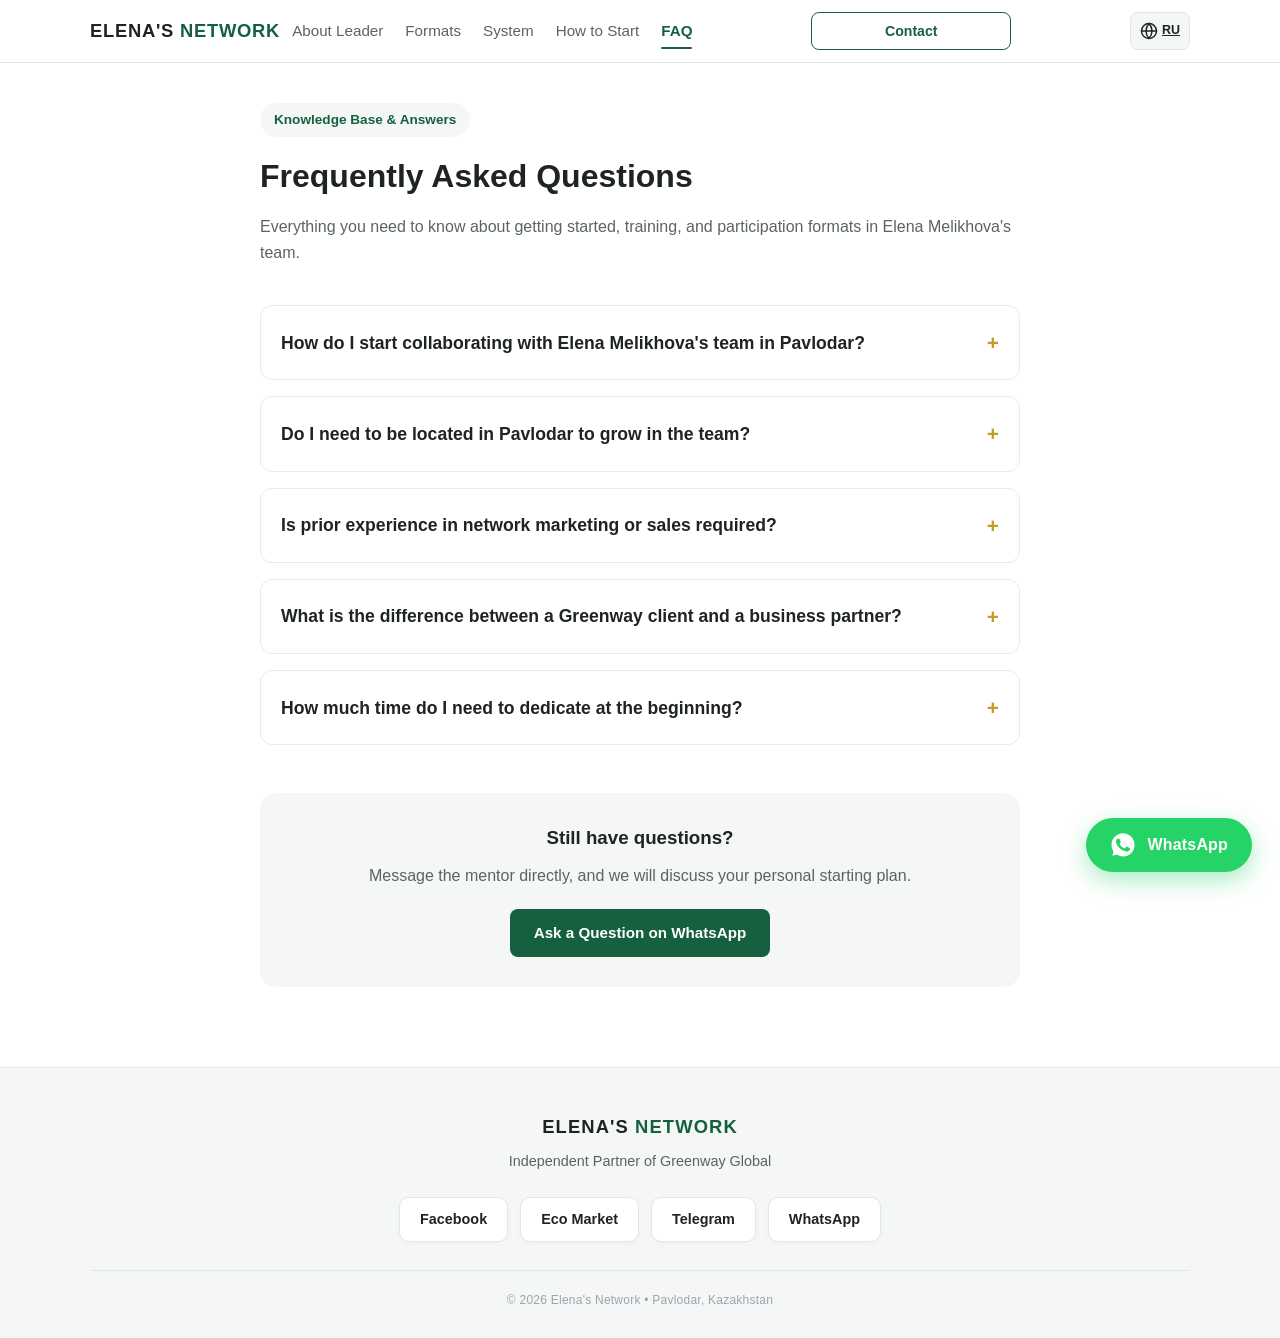
==== faq-en.html @ 68af6799 "feat: add multilingual FAQ pages, llms.txt, and SEO updates" ====
<!DOCTYPE html>
<html lang="en">
<head>
    <meta charset="UTF-8">
    <meta name="viewport" content="width=device-width, initial-scale=1.0">
    <title>Frequently Asked Questions (FAQ) — Elena's Network | Greenway Pavlodar</title>
    <meta name="description" content="Answers to common questions about Greenway Global business, partnership, registration, training, and eco-products in Pavlodar and online with Elena Melikhova's team.">
    
    <!-- Open Graph -->
    <meta property="og:type" content="website">
    <meta property="og:site_name" content="Elena's Network">
    <meta property="og:title" content="FAQ — Elena's Network | Greenway Pavlodar">
    <meta property="og:description" content="Everything about cooperating with Elena Melikhova's team, starting with Greenway Global, and working online or in Pavlodar.">
    <meta property="og:url" content="https://dmitry-lab-git.github.io/elenas_network/faq-en.html">
    <meta property="og:image" content="https://dmitry-lab-git.github.io/elenas_network/assets/img/main_photo.png">
    <meta property="og:locale" content="en_US">
    
    <link rel="stylesheet" href="css/style.css?v=1.0.3">

    <!-- JSON-LD FAQPage Schema (English) -->
    <script type="application/ld+json">
    {
      "@context": "https://schema.org",
      "@type": "FAQPage",
      "mainEntity": [
        {
          "@type": "Question",
          "name": "How do I start collaborating with Elena Melikhova's team in Pavlodar?",
          "acceptedAnswer": {
            "@type": "Answer",
            "text": "Simply message us on WhatsApp or Telegram for an initial introduction. We will discuss your goals—additional income, starting a business, or eco-products—and choose a comfortable starting format. Registration in the Greenway Global partner network is free."
          }
        },
        {
          "@type": "Question",
          "name": "Do I need to be located in Pavlodar to grow in the team?",
          "acceptedAnswer": {
            "@type": "Answer",
            "text": "No. While Pavlodar hosts our Regional Center and live Product Day events, the entire training system and team briefings are structured online for partners across Kazakhstan, Russia, and Germany."
          }
        },
        {
          "@type": "Question",
          "name": "Is prior experience in network marketing or sales required?",
          "acceptedAnswer": {
            "@type": "Answer",
            "text": "No prior experience is required. Elena's Network provides a step-by-step onboarding system built on over 25 years of industry practice, offering ready workflows and full mentor support."
          }
        },
        {
          "@type": "Question",
          "name": "What is the difference between a Greenway client and a business partner?",
          "acceptedAnswer": {
            "@type": "Answer",
            "text": "Clients get access to the Greenway Global eco-product catalog, product consultations, and our private Eco Market chat. Business partners additionally unlock team training, the compensation plan, and network-building tools."
          }
        },
        {
          "@type": "Question",
          "name": "How much time do I need to dedicate at the beginning?",
          "acceptedAnswer": {
            "@type": "Answer",
            "text": "The schedule is flexible. Most team members start with 1–2 hours a day, combining Greenway with their primary job or studies, and gradually scale up as their results grow."
          }
        }
      ]
    }
    </script>
</head>
<body>

    <!-- Header -->
    <header class="header" id="siteHeader">
        <div class="container header__inner">
            <a href="index.html" class="logo">ELENA'S <span>NETWORK</span></a>
            
            <nav class="nav nav--desktop" aria-label="Main Navigation">
                <a href="index.html#achievements" class="nav__link">About Leader</a>
                <a href="index.html#audience" class="nav__link">Formats</a>
                <a href="index.html#system" class="nav__link">System</a>
                <a href="index.html#start" class="nav__link">How to Start</a>
                <a href="faq-en.html" class="nav__link is-active" aria-current="page">FAQ</a>
            </nav>

            <div class="header__center-cta">
                <a href="index.html#choice" class="btn btn--outline btn--sm btn--stretch">Contact</a>
            </div>

            <div class="header__right">
                <!-- Переключатель обратно на русскую версию -->
                <a href="faq.html" class="globe-btn" aria-label="Перейти на русский">
                    <svg viewBox="0 0 24 24" width="18" height="18" fill="none" stroke="currentColor" stroke-width="2" stroke-linecap="round" stroke-linejoin="round" aria-hidden="true">
                        <circle cx="12" cy="12" r="10"></circle>
                        <line x1="2" y1="12" x2="22" y2="12"></line>
                        <path d="M12 2a15.3 15.3 0 0 1 4 10 15.3 15.3 0 0 1-4 10 15.3 15.3 0 0 1-4-10 15.3 15.3 0 0 1 4-10z"></path>
                    </svg>
                    <span class="globe-btn__code">RU</span>
                </a>

                <button type="button" class="burger-btn" id="burgerBtn" aria-label="Open Menu" aria-expanded="false" aria-controls="mobileDrawer">
                    <span></span>
                    <span></span>
                    <span></span>
                </button>
            </div>
        </div>

        <div class="mobile-drawer" id="mobileDrawer" aria-hidden="true">
            <nav class="mobile-nav" aria-label="Mobile Navigation">
                <a href="index.html#achievements" class="mobile-nav__link">About Leader</a>
                <a href="index.html#audience" class="mobile-nav__link">Formats</a>
                <a href="index.html#system" class="mobile-nav__link">System</a>
                <a href="index.html#start" class="mobile-nav__link">How to Start</a>
                <a href="faq-en.html" class="mobile-nav__link is-active">FAQ</a>
                <a href="faq.html" class="mobile-nav__link" style="color: var(--accent, #4CAF50); font-weight: 600;">Русский (RU)</a>
                <a href="index.html#choice" class="mobile-nav__link mobile-nav__link--cta">Contact</a>
            </nav>
        </div>
    </header>

    <main>
        <section class="section" style="padding-top: 40px;">
            <div class="container" style="max-width: 800px;">
                <span class="badge">Knowledge Base & Answers</span>
                <h1 class="section__title" style="text-align: left; margin-bottom: 12px;">Frequently Asked Questions</h1>
                <p class="section__desc" style="text-align: left; margin-bottom: 40px;">Everything you need to know about getting started, training, and participation formats in Elena Melikhova's team.</p>
                
                <div class="faq-accordion" style="display: flex; flex-direction: column; gap: 16px;">
                    
                    <details class="faq-item" style="background: var(--bg-card, #fff); border: 1px solid var(--border-color, #eaeaea); border-radius: 12px; padding: 20px;">
                        <summary style="font-weight: 600; font-size: 1.1rem; cursor: pointer; list-style: none; display: flex; justify-content: space-between; align-items: center;">
                            How do I start collaborating with Elena Melikhova's team in Pavlodar?
                            <span style="font-size: 1.3rem; color: var(--accent, #4CAF50); margin-left: 12px;">+</span>
                        </summary>
                        <p style="margin-top: 12px; color: var(--text-muted, #555); line-height: 1.6;">
                            Simply message us on WhatsApp or Telegram for an initial introduction. We will discuss your goals—whether you are looking for additional income, starting your own business, or purchasing eco-products for personal use—and choose a comfortable starting format. Registration in the Greenway Global partner network is free with full mentor support.
                        </p>
                    </details>

                    <details class="faq-item" style="background: var(--bg-card, #fff); border: 1px solid var(--border-color, #eaeaea); border-radius: 12px; padding: 20px;">
                        <summary style="font-weight: 600; font-size: 1.1rem; cursor: pointer; list-style: none; display: flex; justify-content: space-between; align-items: center;">
                            Do I need to be located in Pavlodar to grow in the team?
                            <span style="font-size: 1.3rem; color: var(--accent, #4CAF50); margin-left: 12px;">+</span>
                        </summary>
                        <p style="margin-top: 12px; color: var(--text-muted, #555); line-height: 1.6;">
                            No, geography is not a limitation. Pavlodar hosts our Regional Center (RC), live meetings, presentations, and Product Day events. At the same time, the entire training system, team briefings, and mentor support are structured online—partners from various cities across Kazakhstan, Russia, and Germany are already actively growing in our team.
                        </p>
                    </details>

                    <details class="faq-item" style="background: var(--bg-card, #fff); border: 1px solid var(--border-color, #eaeaea); border-radius: 12px; padding: 20px;">
                        <summary style="font-weight: 600; font-size: 1.1rem; cursor: pointer; list-style: none; display: flex; justify-content: space-between; align-items: center;">
                            Is prior experience in network marketing or sales required?
                            <span style="font-size: 1.3rem; color: var(--accent, #4CAF50); margin-left: 12px;">+</span>
                        </summary>
                        <p style="margin-top: 12px; color: var(--text-muted, #555); line-height: 1.6;">
                            No prior experience is required. Elena's Network provides a step-by-step onboarding system built on over 25 years of industry practice. New partners receive ready-to-use workflows, product training, and regular feedback at every stage.
                        </p>
                    </details>

                    <details class="faq-item" style="background: var(--bg-card, #fff); border: 1px solid var(--border-color, #eaeaea); border-radius: 12px; padding: 20px;">
                        <summary style="font-weight: 600; font-size: 1.1rem; cursor: pointer; list-style: none; display: flex; justify-content: space-between; align-items: center;">
                            What is the difference between a Greenway client and a business partner?
                            <span style="font-size: 1.3rem; color: var(--accent, #4CAF50); margin-left: 12px;">+</span>
                        </summary>
                        <p style="margin-top: 12px; color: var(--text-muted, #555); line-height: 1.6;">
                            The client format provides access to the Greenway Global eco-product catalog, personal product selection consultations, and our private Eco Market chat. Business partnership additionally unlocks team training, the company's compensation plan, and tools for building your own partner network.
                        </p>
                    </details>

                    <details class="faq-item" style="background: var(--bg-card, #fff); border: 1px solid var(--border-color, #eaeaea); border-radius: 12px; padding: 20px;">
                        <summary style="font-weight: 600; font-size: 1.1rem; cursor: pointer; list-style: none; display: flex; justify-content: space-between; align-items: center;">
                            How much time do I need to dedicate at the beginning?
                            <span style="font-size: 1.3rem; color: var(--accent, #4CAF50); margin-left: 12px;">+</span>
                        </summary>
                        <p style="margin-top: 12px; color: var(--text-muted, #555); line-height: 1.6;">
                            The schedule is flexible and depends on your goals. Most team members start with 1–2 hours a day, combining Greenway with their primary job, studies, or family commitments, and gradually scale up as their results grow.
                        </p>
                    </details>

                </div>

                <div style="margin-top: 48px; padding: 30px; background: var(--bg-light, #f9f9f9); border-radius: 16px; text-align: center;">
                    <h3 style="margin-bottom: 10px;">Still have questions?</h3>
                    <p style="color: var(--text-muted, #555); margin-bottom: 20px;">Message the mentor directly, and we will discuss your personal starting plan.</p>
                    <a href="https://wa.me/77056116444" target="_blank" rel="noopener noreferrer" class="btn btn--primary">Ask a Question on WhatsApp</a>
                </div>

            </div>
        </section>
    </main>

    <a href="https://wa.me/77056116444" target="_blank" rel="noopener noreferrer" class="floating-cta" aria-label="Fast WhatsApp connection">
        <svg viewBox="5.5 5.5 13 13" width="22" height="22" fill="currentColor" aria-hidden="true">
            <path d="M12.031 6.172c-3.181 0-5.767 2.586-5.768 5.766-.001 1.298.38 2.27 1.019 3.287l-.582 2.128 2.182-.573c.978.58 1.911.928 3.145.929 3.178 0 5.767-2.587 5.768-5.766.001-3.187-2.575-5.77-5.764-5.771zm3.392 8.244c-.144.405-.837.774-1.17.824-.299.045-.677.063-1.092-.069-.252-.08-.575-.187-.988-.365-1.739-.751-2.874-2.502-2.961-2.617-.087-.116-.708-.94-.708-1.793s.448-1.273.607-1.446c.159-.173.346-.217.462-.217l.332.006c.106.005.249-.04.39.298.144.347.491 1.2.534 1.287.043.087.072.188.014.304-.058.116-.087.188-.173.289l-.26.304c-.087.086-.177.18-.076.354.101.174.449.741.964 1.201.662.591 1.221.774 1.394.86s.274.072.376-.043c.101-.116.433-.506.549-.68.116-.173.231-.145.39-.087s1.011.477 1.184.564.289.13.332.202c.045.072.045.419-.1.824z"/>
        </svg>
        <span class="floating-cta__text">WhatsApp</span>
    </a>

    <footer class="footer">
        <div class="container footer__inner">
            <div class="footer__brand-block">
                <div class="footer__brand-badge">ELENA'S <span>NETWORK</span></div>
                <p class="footer__brand-subtitle">Independent Partner of Greenway Global</p>
            </div>

            <nav class="footer__links" aria-label="Footer Links">
                <a href="https://www.facebook.com/share/1Fp2Kw3iVJ/?mibextid=wwXIfr" target="_blank" rel="noopener noreferrer">Facebook</a>
                <a href="https://chat.whatsapp.com/JNvTaAMisbFKQ8rggl90qZ?s=cl&p=i&iam=2" target="_blank" rel="noopener noreferrer">Eco Market</a>
                <a href="https://t.me/+77056116444" target="_blank" rel="noopener noreferrer">Telegram</a>
                <a href="https://wa.me/77056116444" target="_blank" rel="noopener noreferrer">WhatsApp</a>
            </nav>

            <div class="footer__bottom-bar">
                <p>© 2026 Elena's Network • Pavlodar, Kazakhstan</p>
            </div>
        </div>
    </footer>

    <script src="src/main.js?v=1.0.3" defer></script>
</body>
</html>
---- css/style.css ----
:root {
    --primary: #15603e;
    --primary-dark: #0e442b;
    --accent: #c59b27;
    --text-main: #1e2421;
    --text-muted: #5a6560;
    --text-subtle: #9CA3AF;
    --bg-white: #ffffff;
    --bg-light: #f4f7f5;
    --border: #e1e8e4;
    --radius: 12px;
}

html {
    scroll-behavior: smooth;
}

* {
    box-sizing: border-box;
    margin: 0;
    padding: 0;
}

body {
    font-family: -apple-system, BlinkMacSystemFont, 'Segoe UI', Roboto, Inter, sans-serif;
    color: var(--text-main);
    line-height: 1.6;
    background-color: var(--bg-white);
}

a:focus-visible, button:focus-visible {
    outline: 2px solid var(--accent);
    outline-offset: 2px;
}

#achievements,
#audience,
#system,
#start,
#choice {
    scroll-margin-top: 30px;
}

.container {
    max-width: 1140px;
    margin: 0 auto;
    padding: 0 20px;
}

/* ================= HEADER ================= */
.header {
    padding: 12px 0;
    border-bottom: 1px solid var(--border);
    position: sticky;
    top: 0;
    background: rgba(255, 255, 255, 0.98);
    backdrop-filter: blur(10px);
    z-index: 1000;
}

.header__inner {
    display: flex;
    align-items: center;
    justify-content: space-between;
    gap: 12px;
}

.logo {
    font-weight: 800;
    font-size: 1.15rem;
    letter-spacing: 0.04em;
    color: var(--text-main);
    text-decoration: none;
    flex-shrink: 0;
    white-space: nowrap;
}

.logo span {
    color: var(--primary);
}

.nav--desktop {
    display: flex;
    gap: 22px;
    flex-shrink: 0;
}

.nav__link {
    text-decoration: none;
    color: var(--text-muted);
    font-weight: 500;
    font-size: 0.95rem;
    transition: color 0.2s;
    position: relative;
    padding: 4px 0;
}

.nav__link:hover,
.nav__link.is-active {
    color: var(--primary);
    font-weight: 600;
}

.nav__link.is-active::after {
    content: '';
    position: absolute;
    bottom: -2px;
    left: 0;
    width: 100%;
    height: 2px;
    background: var(--primary);
    border-radius: 2px;
}

.header__center-cta {
    flex: 1;
    display: flex;
    justify-content: center;
    min-width: 0;
}

.btn--stretch {
    width: 100%;
    max-width: 200px;
}

.header__right {
    display: flex;
    align-items: center;
    gap: 8px;
    flex-shrink: 0;
}

.lang-dropdown {
    position: relative;
}

.globe-btn {
    display: inline-flex;
    align-items: center;
    justify-content: center;
    gap: 4px;
    height: 38px;
    padding: 0 9px;
    background: var(--bg-light);
    border: 1px solid var(--border);
    border-radius: 8px;
    color: var(--text-main);
    font-weight: 700;
    font-size: 0.78rem;
    cursor: pointer;
    transition: border-color 0.2s, color 0.2s, background-color 0.2s;
}

.globe-btn:hover,
.globe-btn[aria-expanded="true"] {
    border-color: var(--primary);
    color: var(--primary);
    background: #fff;
}

.lang-menu {
    position: absolute;
    top: calc(100% + 6px);
    right: 0;
    min-width: 145px;
    background: var(--bg-white);
    border: 1px solid var(--border);
    border-radius: 10px;
    box-shadow: 0 10px 24px rgba(0, 0, 0, 0.1);
    padding: 5px;
    display: none;
    flex-direction: column;
    gap: 2px;
    z-index: 1100;
}

.lang-menu.is-open {
    display: flex;
}

.lang-option {
    border: none;
    background: transparent;
    text-align: left;
    padding: 8px 12px;
    font-size: 0.85rem;
    font-weight: 500;
    color: var(--text-main);
    border-radius: 6px;
    cursor: pointer;
    transition: background 0.15s, color 0.15s;
}

.lang-option:hover {
    background: var(--bg-light);
}

.lang-option.active {
    background: var(--primary);
    color: #fff;
    font-weight: 600;
}

.burger-btn {
    display: none;
    flex-direction: column;
    justify-content: center;
    align-items: center;
    gap: 5px;
    width: 38px;
    height: 38px;
    background: var(--bg-light);
    border: 1px solid var(--border);
    border-radius: 8px;
    cursor: pointer;
    padding: 0;
}

.burger-btn span {
    display: block;
    width: 18px;
    height: 2px;
    background-color: var(--text-main);
    border-radius: 2px;
    transition: transform 0.25s ease, opacity 0.2s ease;
}

.burger-btn.is-open span:nth-child(1) {
    transform: translateY(7px) rotate(45deg);
}

.burger-btn.is-open span:nth-child(2) {
    opacity: 0;
}

.burger-btn.is-open span:nth-child(3) {
    transform: translateY(-7px) rotate(-45deg);
}

.mobile-drawer {
    display: none;
    background: var(--bg-white);
    border-top: none;
    box-shadow: 0 12px 24px rgba(0, 0, 0, 0.08);
    overflow: hidden;
    max-height: 0;
    transition: max-height 0.3s ease, padding 0.3s ease;
}

.mobile-drawer.is-open {
    max-height: 350px;
    padding: 12px 0 16px;
    border-top: 1px solid var(--border);
}

.mobile-nav {
    display: flex;
    flex-direction: column;
    padding: 0 20px;
    gap: 4px;
}

.mobile-nav__link {
    text-decoration: none;
    color: var(--text-main);
    font-weight: 500;
    font-size: 1rem;
    padding: 10px 14px;
    border-radius: 8px;
    transition: background 0.2s, color 0.2s;
}

.mobile-nav__link:hover,
.mobile-nav__link.is-active {
    background: var(--bg-light);
    color: var(--primary);
    font-weight: 600;
}

.mobile-nav__link--cta {
    margin-top: 6px;
    background: var(--primary);
    color: #fff;
    text-align: center;
    font-weight: 600;
}
.mobile-nav__link--cta:hover {
    background: var(--primary-dark);
    color: #fff;
}

.btn {
    display: inline-flex;
    align-items: center;
    justify-content: center;
    min-height: 44px;
    padding: 12px 24px;
    border-radius: 8px;
    font-weight: 600;
    text-decoration: none;
    transition: all 0.2s ease;
    cursor: pointer;
    font-size: 0.95rem;
    text-align: center;
}

.btn--sm {
    min-height: 38px;
    padding: 6px 14px;
    font-size: 0.88rem;
}

.btn--primary {
    background: var(--primary);
    color: #fff;
}

.btn--primary:hover {
    background: var(--primary-dark);
    transform: translateY(-1px);
}

.btn--outline {
    border: 1.5px solid var(--primary);
    color: var(--primary);
}

.btn--outline:hover {
    background: var(--primary);
    color: #fff;
}

.btn--text {
    color: var(--text-main);
    padding-left: 0;
}

.hero {
    padding: 24px 0 50px;
}

.hero__grid {
    display: grid;
    grid-template-columns: 1.15fr 0.85fr;
    gap: 48px;
    align-items: center;
}

.badge {
    display: inline-block;
    padding: 6px 14px;
    background: var(--bg-light);
    color: var(--primary);
    border-radius: 20px;
    font-size: 0.85rem;
    font-weight: 600;
    margin-bottom: 14px;
}

.hero h1 {
    font-size: 2.75rem;
    line-height: 1.15;
    margin-bottom: 20px;
}

.hero h1 .accent {
    color: var(--primary);
}

.hero__subtitle {
    font-size: 1.15rem;
    color: var(--text-muted);
    margin-bottom: 32px;
}

.hero__actions {
    display: flex;
    gap: 20px;
    align-items: center;
    flex-wrap: wrap;
    margin-bottom: 28px;
}

.hero__socials {
    display: flex;
    gap: 10px;
    flex-wrap: wrap;
}

.social-pill {
    min-height: 44px;
    display: inline-flex;
    align-items: center;
    justify-content: center;
    padding: 6px 16px;
    border-radius: 20px;
    background: var(--bg-light);
    color: var(--text-main);
    text-decoration: none;
    font-size: 0.85rem;
    font-weight: 600;
    border: 1px solid var(--border);
    transition: all 0.2s;
}

.social-pill:hover {
    border-color: var(--primary);
    color: var(--primary);
    background: #fff;
}

.hero__image {
    position: relative;
}

.hero__photo {
    width: 100%;
    max-height: 480px;
    object-fit: cover;
    object-position: center 30%;
    border-radius: var(--radius);
    box-shadow: 0 20px 40px rgba(21, 96, 62, 0.12);
    border: 1px solid var(--border);
    display: block;
}

.section {
    padding: 80px 0;
}

.bg-light {
    background: var(--bg-light);
}

.section__title {
    font-size: 2rem;
    margin-bottom: 12px;
    text-align: center;
}

.section__desc {
    text-align: center;
    color: var(--text-muted);
    margin-bottom: 48px;
}

.section__subsection {
    margin-top: 64px;
}

.stats-grid {
    display: grid;
    grid-template-columns: repeat(3, 1fr);
    gap: 24px;
}

.stat-card, .card, .step, .fork-card {
    background: var(--bg-white);
    padding: 28px;
    border-radius: var(--radius);
    border: 1px solid var(--border);
    transition: transform 0.2s ease, box-shadow 0.2s ease;
}

.stat-card:hover, .card:hover, .step:hover, .fork-card:hover {
    transform: translateY(-2px);
    box-shadow: 0 8px 24px rgba(21, 96, 62, 0.06);
}

/* Акцентное оформление карточки с географией */
.stat-card--accent {
    border-left: 4px solid var(--primary);
    background: linear-gradient(135deg, #ffffff 0%, #f9fcfa 100%);
}

.stat-card--wide {
    grid-column: span 3;
    border-left: 4px solid var(--accent);
}

.stat-card__num {
    font-size: 2rem;
    font-weight: 800;
    color: var(--primary);
    margin-bottom: 8px;
}

.cards-grid {
    display: grid;
    grid-template-columns: repeat(3, 1fr);
    gap: 24px;
    margin-top: 40px;
}

.card h3 {
    margin-bottom: 12px;
    color: var(--primary);
}

.features-list {
    display: grid;
    grid-template-columns: repeat(2, 1fr);
    gap: 20px;
    margin-top: 32px;
    list-style: none;
    padding: 0;
}

.feature-item {
    background: var(--bg-white);
    padding: 20px;
    border-radius: var(--radius);
    border: 1px solid var(--border);
    border-left: 3px solid var(--primary);
}

.steps-grid {
    display: grid;
    grid-template-columns: repeat(4, 1fr);
    gap: 24px;
    margin-top: 36px;
    list-style: none;
    padding: 0;
}

.step {
    padding: 32px 26px;
}

.step__num {
    font-size: 2rem;
    font-weight: 800;
    color: var(--accent);
    line-height: 1;
    display: block;
    margin-bottom: 14px;
}

.step h3 {
    margin-bottom: 8px;
}

.fork-grid {
    display: grid;
    grid-template-columns: repeat(2, 1fr);
    gap: 32px;
}

.fork-card {
    padding: 36px;
    display: flex;
    flex-direction: column;
    justify-content: space-between;
}

.fork-card--partner {
    border: 2px solid var(--primary);
    background: #f9fcfa;
}

.fork-tag {
    font-size: 0.8rem;
    text-transform: uppercase;
    letter-spacing: 0.05em;
    color: var(--primary);
    font-weight: 700;
    margin-bottom: 12px;
    display: block;
}

.fork-card h3 {
    font-size: 1.5rem;
    margin-bottom: 12px;
}

.fork-card p {
    color: var(--text-muted);
    margin-bottom: 24px;
}

.btn-group {
    display: flex;
    flex-direction: column;
    gap: 12px;
}

.floating-cta {
    position: fixed;
    right: 28px;
    bottom: 28px;
    z-index: 950;
    display: inline-flex;
    align-items: center;
    gap: 12px;
    background-color: #25D366;
    color: #ffffff;
    text-decoration: none;
    font-weight: 600;
    font-size: 1rem;
    letter-spacing: 0.01em;
    padding: 14px 24px;
    border-radius: 50px;
    box-shadow: 0 8px 24px rgba(37, 211, 102, 0.4);
    transition: transform 0.2s ease, box-shadow 0.2s ease, background-color 0.2s ease;
}

.floating-cta:hover {
    background-color: #22bf5b;
    transform: translateY(-3px);
    box-shadow: 0 10px 28px rgba(37, 211, 102, 0.5);
}

.floating-cta svg {
    width: 26px !important;
    height: 26px !important;
    min-width: 26px;
    min-height: 26px;
    flex-shrink: 0;
    fill: currentColor;
}

.footer {
    padding: 44px 0 28px;
    border-top: 1px solid var(--border);
    background: var(--bg-light);
}

.footer__inner {
    display: flex;
    flex-direction: column;
    align-items: center;
    text-align: center;
    gap: 24px;
}

.footer__brand-block {
    display: flex;
    flex-direction: column;
    align-items: center;
    gap: 8px;
}

.footer__brand-badge {
    font-weight: 800;
    font-size: 1.15rem;
    letter-spacing: 0.06em;
    color: var(--text-main);
}

.footer__brand-badge span {
    color: var(--primary);
}

.footer__brand-subtitle {
    font-size: 0.9rem;
    font-weight: 500;
    color: var(--text-muted);
}

.footer__links {
    display: flex;
    justify-content: center;
    flex-wrap: wrap;
    gap: 12px;
    width: 100%;
    max-width: 560px;
}

.footer__links a {
    color: var(--text-main);
    text-decoration: none;
    font-weight: 600;
    font-size: 0.9rem;
    padding: 10px 20px;
    border-radius: 10px;
    background: var(--bg-white);
    border: 1px solid var(--border);
    box-shadow: 0 2px 6px rgba(0, 0, 0, 0.03);
    transition: all 0.2s;
}

.footer__links a:hover {
    border-color: var(--primary);
    color: var(--primary);
    transform: translateY(-1px);
}

.footer__bottom-bar {
    width: 100%;
    padding-top: 20px;
    margin-top: 4px;
    border-top: 1px solid var(--border);
    font-size: 12px;
    color: var(--text-subtle);
    letter-spacing: 0.02em;
}

/* Адаптив */
@media (max-width: 1024px) {
    .nav--desktop {
        display: none;
    }

    .burger-btn {
        display: flex;
    }

    .mobile-drawer {
        display: block;
    }

    .header__center-cta {
        display: none;
    }

    .stats-grid {
        grid-template-columns: repeat(2, 1fr);
    }

    .stat-card--wide {
        grid-column: span 2;
    }
}

@media (max-width: 960px) {
    .hero__grid {
        grid-template-columns: 1fr 0.9fr;
        gap: 32px;
    }

    .steps-grid {
        grid-template-columns: repeat(2, 1fr);
    }

    .cards-grid {
        grid-template-columns: 1fr;
    }
}

@media (max-width: 768px) {
    #achievements,
    #audience,
    #system,
    #start,
    #choice {
        scroll-margin-top: 20px;
    }

    .header {
        padding: 10px 0;
    }

    .header__inner {
        gap: 8px;
    }

    .logo {
        font-size: 1.05rem;
    }

    .globe-btn {
        height: 36px;
        padding: 0 8px;
    }

    .burger-btn {
        width: 36px;
        height: 36px;
    }

    .hero {
        padding: 20px 0 32px;
    }

    .hero__grid {
        grid-template-columns: 1fr;
        gap: 24px;
    }

    .hero__photo {
        max-height: 320px;
        object-position: center 25%;
    }

    .badge {
        font-size: 0.76rem;
        padding: 5px 12px;
        margin-bottom: 10px;
    }

    .hero h1 {
        font-size: 1.75rem;
        margin-bottom: 14px;
    }

    .hero__subtitle {
        font-size: 1rem;
        margin-bottom: 20px;
    }

    .hero__actions {
        flex-direction: column;
        align-items: stretch;
        gap: 10px;
        margin-bottom: 20px;
    }

    .hero__actions .btn {
        width: 100%;
    }

    .hero__actions .btn--text {
        text-align: center;
        padding: 6px 0;
    }

    .hero__socials {
        display: grid;
        grid-template-columns: repeat(2, 1fr);
        gap: 8px;
    }

    .social-pill {
        width: 100%;
        text-align: center;
        padding: 8px;
        font-size: 0.8rem;
    }

    .section {
        padding: 40px 0;
    }

    .section__title {
        font-size: 1.5rem;
        text-align: left;
        margin-bottom: 8px;
    }

    .section__desc {
        text-align: left;
        margin-bottom: 24px;
        font-size: 0.92rem;
    }

    .section__subsection {
        margin-top: 40px;
    }

    .stats-grid,
    .cards-grid,
    .features-list,
    .steps-grid,
    .fork-grid {
        grid-template-columns: 1fr;
        gap: 18px;
    }

    .stat-card--wide {
        grid-column: span 1;
    }

    .stat-card,
    .card,
    .fork-card {
        padding: 20px;
    }

    .step {
        padding: 26px 22px;
    }

    .step__num {
        font-size: 2.15rem;
        margin-bottom: 12px;
    }

    .stat-card__num {
        font-size: 1.5rem;
    }

    .footer__links {
        display: grid;
        grid-template-columns: repeat(2, 1fr);
        gap: 10px;
    }

    .footer__links a {
        padding: 10px 12px;
        text-align: center;
    }

    .floating-cta {
        right: 16px;
        bottom: 16px;
        padding: 10px 18px;
        font-size: 0.92rem;
    }

    .floating-cta svg {
        width: 22px !important;
        height: 22px !important;
        min-width: 22px;
        min-height: 22px;
    }
}
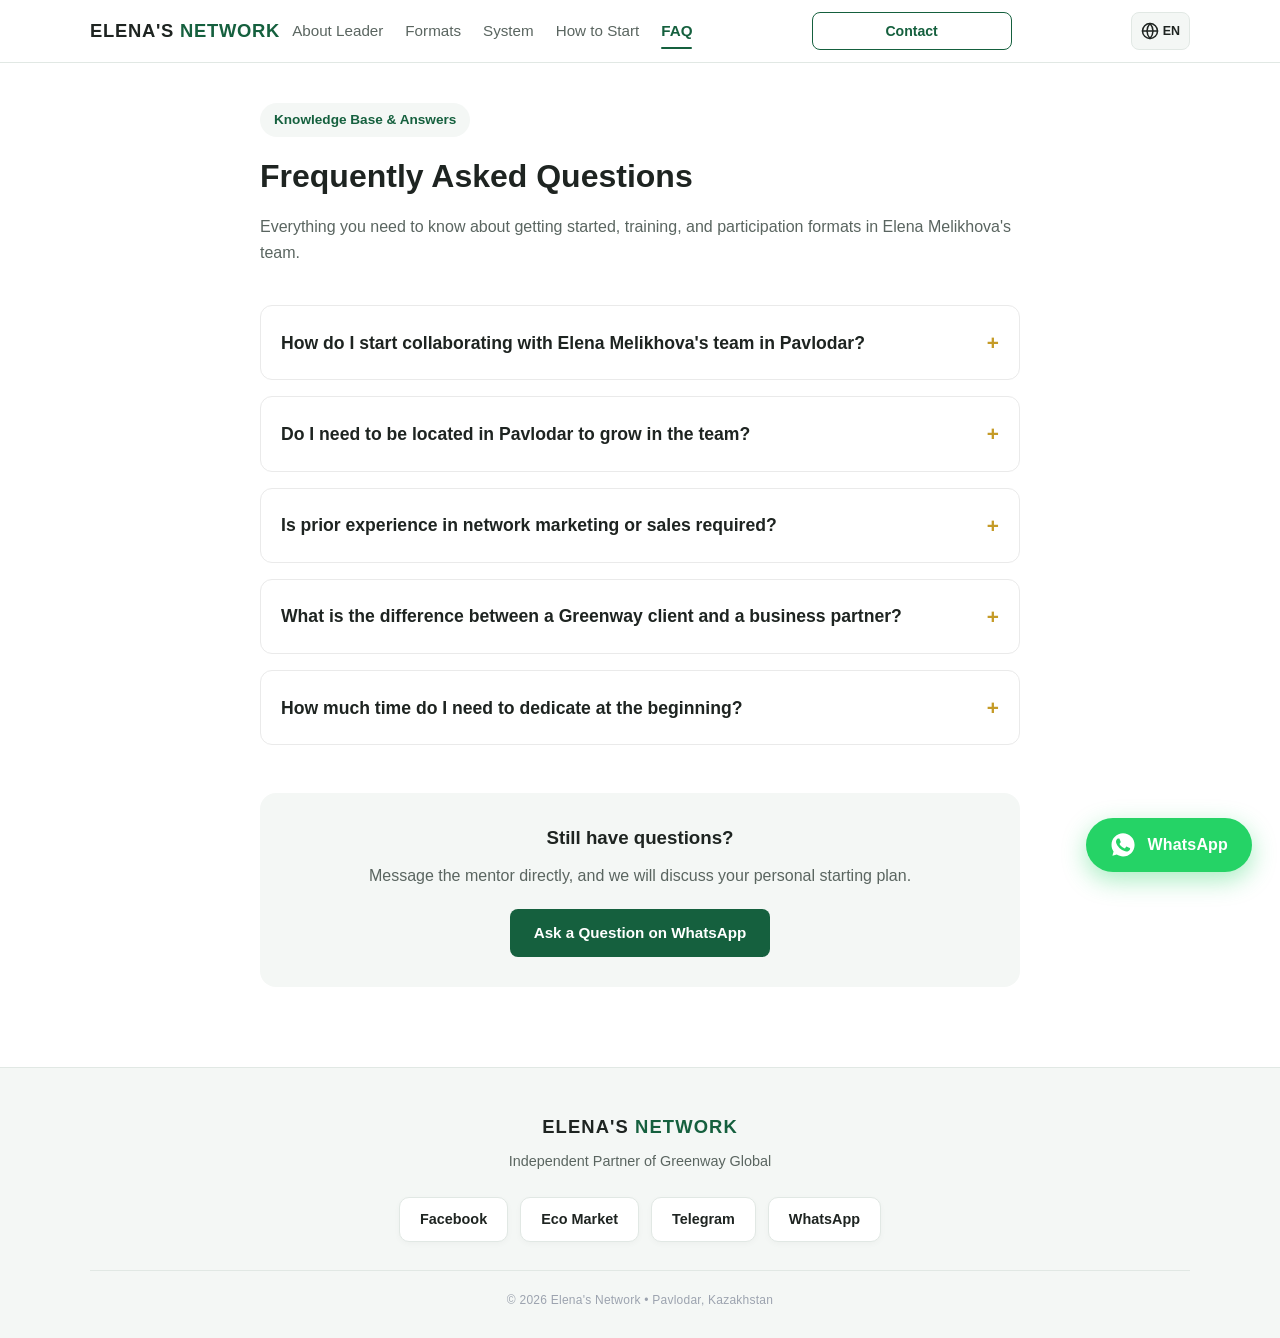
==== commit 666d4477: "feat: update FAQ pages with clean dropdown navigation and synchronized schema" ====
--- a/faq-en.html
+++ b/faq-en.html
@@ -1,6 +1,13 @@
 <!DOCTYPE html>
 <html lang="en">
 <head>
+    <script async src="https://www.googletagmanager.com/gtm.js?id=GTM-WV596D42"></script>
+    <script>
+    window.dataLayer = window.dataLayer || [];
+    function gtag(){dataLayer.push(arguments);}
+    gtag('js', new Date());
+    </script>
+    
     <meta charset="UTF-8">
     <meta name="viewport" content="width=device-width, initial-scale=1.0">
     <title>Frequently Asked Questions (FAQ) — Elena's Network | Greenway Pavlodar</title>
@@ -28,7 +35,7 @@
           "name": "How do I start collaborating with Elena Melikhova's team in Pavlodar?",
           "acceptedAnswer": {
             "@type": "Answer",
-            "text": "Simply message us on WhatsApp or Telegram for an initial introduction. We will discuss your goals—additional income, starting a business, or eco-products—and choose a comfortable starting format. Registration in the Greenway Global partner network is free."
+            "text": "Simply message us on WhatsApp or Telegram for an initial introduction. We will discuss your goals—whether you are looking for additional income, starting your own business, or purchasing eco-products for personal use—and choose a comfortable starting format. Registration in the Greenway Global partner network is free with full mentor support."
           }
         },
         {
@@ -36,7 +43,7 @@
           "name": "Do I need to be located in Pavlodar to grow in the team?",
           "acceptedAnswer": {
             "@type": "Answer",
-            "text": "No. While Pavlodar hosts our Regional Center and live Product Day events, the entire training system and team briefings are structured online for partners across Kazakhstan, Russia, and Germany."
+            "text": "No. While Pavlodar hosts our Regional Center at 38 Yestay Street and live Product Day events, the entire training system, team briefings, and mentor support are structured online for partners across Kazakhstan, Russia, and Germany."
           }
         },
         {
@@ -52,7 +59,7 @@
           "name": "What is the difference between a Greenway client and a business partner?",
           "acceptedAnswer": {
             "@type": "Answer",
-            "text": "Clients get access to the Greenway Global eco-product catalog, product consultations, and our private Eco Market chat. Business partners additionally unlock team training, the compensation plan, and network-building tools."
+            "text": "Clients get access to the Greenway Global eco-product catalog, personal product selection consultations, and our private Eco Market chat. Business partners additionally unlock team training, the company's compensation plan, and tools for building your own partner network."
           }
         },
         {
@@ -60,7 +67,7 @@
           "name": "How much time do I need to dedicate at the beginning?",
           "acceptedAnswer": {
             "@type": "Answer",
-            "text": "The schedule is flexible. Most team members start with 1–2 hours a day, combining Greenway with their primary job or studies, and gradually scale up as their results grow."
+            "text": "The schedule is flexible and depends on your goals. Most team members start with 1–2 hours a day, combining Greenway with their primary job, studies, or family commitments, and gradually scale up as their results grow."
           }
         }
       ]
@@ -87,15 +94,21 @@
             </div>
 
             <div class="header__right">
-                <!-- Переключатель обратно на русскую версию -->
-                <a href="faq.html" class="globe-btn" aria-label="Перейти на русский">
-                    <svg viewBox="0 0 24 24" width="18" height="18" fill="none" stroke="currentColor" stroke-width="2" stroke-linecap="round" stroke-linejoin="round" aria-hidden="true">
-                        <circle cx="12" cy="12" r="10"></circle>
-                        <line x1="2" y1="12" x2="22" y2="12"></line>
-                        <path d="M12 2a15.3 15.3 0 0 1 4 10 15.3 15.3 0 0 1-4 10 15.3 15.3 0 0 1-4-10 15.3 15.3 0 0 1 4-10z"></path>
-                    </svg>
-                    <span class="globe-btn__code">RU</span>
-                </a>
+                <!-- Dropdown menu for language switching (only RU) -->
+                <div class="lang-dropdown" id="langDropdown">
+                    <button type="button" class="globe-btn" id="globeBtn" aria-label="Select language" aria-expanded="false" aria-haspopup="true">
+                        <svg viewBox="0 0 24 24" width="18" height="18" fill="none" stroke="currentColor" stroke-width="2" stroke-linecap="round" stroke-linejoin="round" aria-hidden="true">
+                            <circle cx="12" cy="12" r="10"></circle>
+                            <line x1="2" y1="12" x2="22" y2="12"></line>
+                            <path d="M12 2a15.3 15.3 0 0 1 4 10 15.3 15.3 0 0 1-4 10 15.3 15.3 0 0 1-4-10 15.3 15.3 0 0 1 4-10z"></path>
+                        </svg>
+                        <span class="globe-btn__code" id="currentLangCode">EN</span>
+                    </button>
+
+                    <div class="lang-menu" id="langMenu" role="menu">
+                        <a href="faq.html" class="lang-option" role="menuitem">Русский (RU)</a>
+                    </div>
+                </div>
 
                 <button type="button" class="burger-btn" id="burgerBtn" aria-label="Open Menu" aria-expanded="false" aria-controls="mobileDrawer">
                     <span></span>
@@ -143,7 +156,7 @@
                             <span style="font-size: 1.3rem; color: var(--accent, #4CAF50); margin-left: 12px;">+</span>
                         </summary>
                         <p style="margin-top: 12px; color: var(--text-muted, #555); line-height: 1.6;">
-                            No, geography is not a limitation. Pavlodar hosts our Regional Center (RC), live meetings, presentations, and Product Day events. At the same time, the entire training system, team briefings, and mentor support are structured online—partners from various cities across Kazakhstan, Russia, and Germany are already actively growing in our team.
+                            No, geography is not a limitation. Pavlodar hosts our Regional Center at 38 Yestay Street, live meetings, presentations, and Product Day events. At the same time, the entire training system, team briefings, and mentor support are structured online—partners from various cities across Kazakhstan, Russia, and Germany are already actively growing in our team.
                         </p>
                     </details>
 
